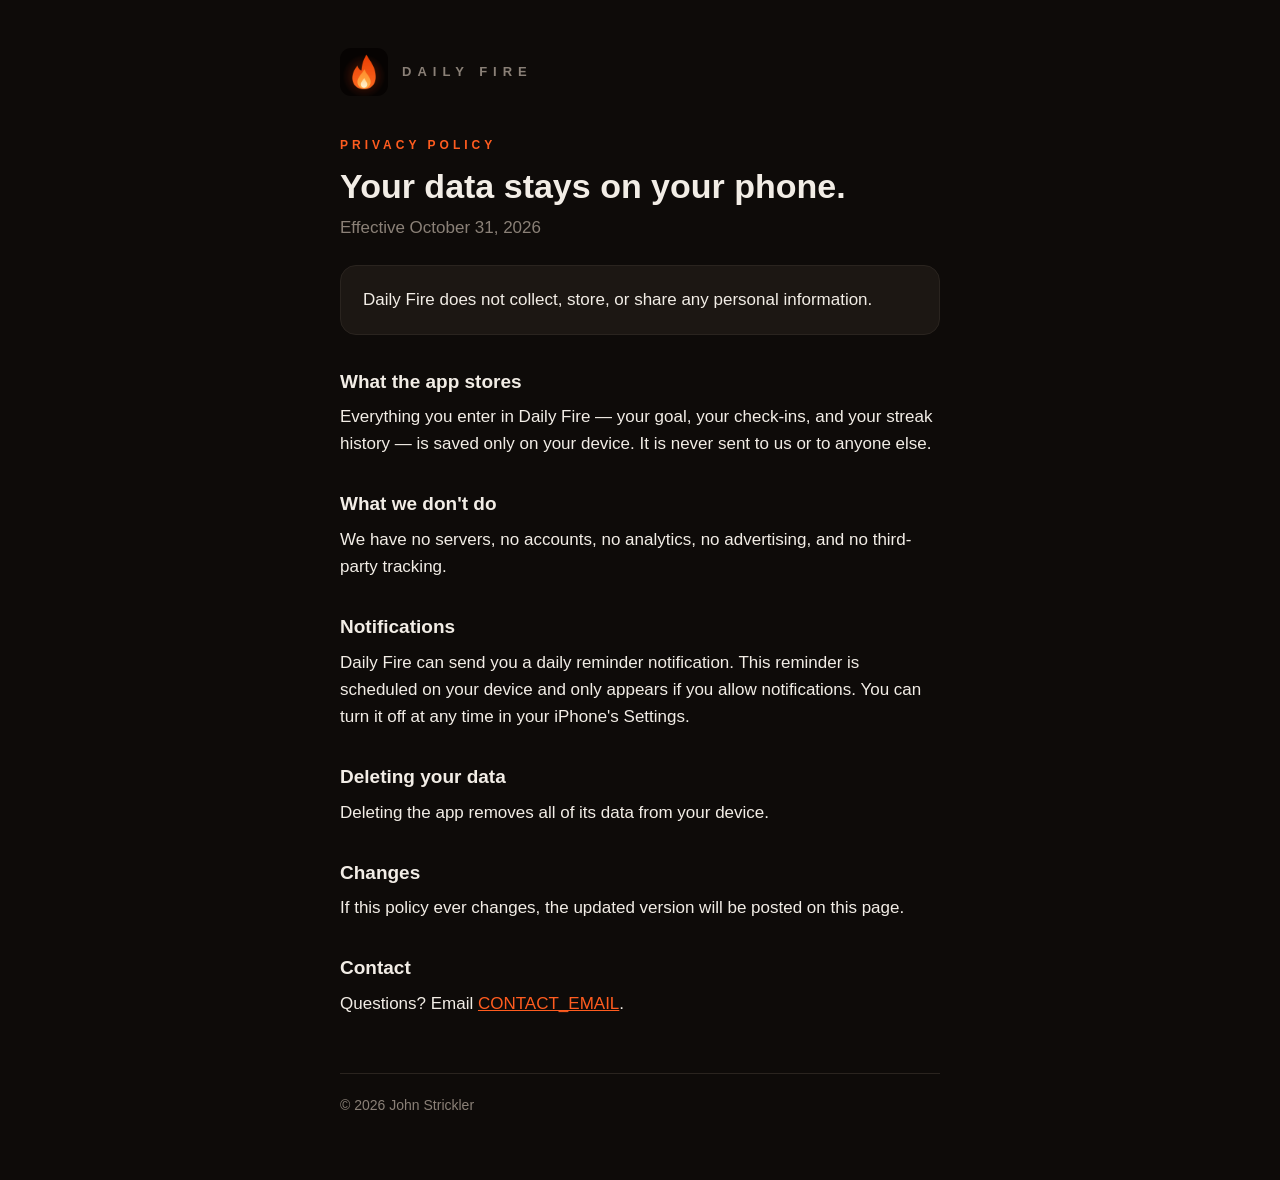
==== privacy/index.html @ 5317adbd "Add files via upload" ====
<!doctype html>
<html lang="en">
<head>
  <meta charset="utf-8">
  <meta name="viewport" content="width=device-width, initial-scale=1">
  <title>Privacy Policy – Daily Fire</title>
  <link rel="icon" href="../icon.png">
  <link rel="stylesheet" href="../style.css">
</head>
<body>
  <main>
    <header>
      <a href="../"><img src="../icon.png" alt=""><span class="brand">DAILY FIRE</span></a>
    </header>

    <p class="eyebrow">Privacy Policy</p>
    <h1>Your data stays on your phone.</h1>
    <p class="muted">Effective October 31, 2026</p>

    <div class="card">
      <p style="margin:0">Daily Fire does not collect, store, or share any personal information.</p>
    </div>

    <h2>What the app stores</h2>
    <p>Everything you enter in Daily Fire — your goal, your check-ins, and your streak history — is saved only on your device. It is never sent to us or to anyone else.</p>

    <h2>What we don't do</h2>
    <p>We have no servers, no accounts, no analytics, no advertising, and no third-party tracking.</p>

    <h2>Notifications</h2>
    <p>Daily Fire can send you a daily reminder notification. This reminder is scheduled on your device and only appears if you allow notifications. You can turn it off at any time in your iPhone's Settings.</p>

    <h2>Deleting your data</h2>
    <p>Deleting the app removes all of its data from your device.</p>

    <h2>Changes</h2>
    <p>If this policy ever changes, the updated version will be posted on this page.</p>

    <h2>Contact</h2>
    <p>Questions? Email <a href="mailto:CONTACT_EMAIL">CONTACT_EMAIL</a>.</p>

    <footer>© 2026 John Strickler</footer>
  </main>
</body>
</html>
---- style.css ----
:root {
  --ember: #FF5C1F;
  --coal: #0E0B09;
  --surface: #1C1713;
  --line: #2A241F;
  --ash: #8A8077;
  --bone: #F2EDE6;
}

* { box-sizing: border-box; }

body {
  margin: 0;
  background: var(--coal);
  color: var(--bone);
  font: 17px/1.6 -apple-system, BlinkMacSystemFont, "SF Pro Text", "Helvetica Neue", Arial, sans-serif;
  -webkit-font-smoothing: antialiased;
}

main {
  max-width: 640px;
  margin: 0 auto;
  padding: 48px 20px 64px;
}

header {
  display: flex;
  align-items: center;
  gap: 14px;
  margin-bottom: 40px;
}

header a {
  display: flex;
  align-items: center;
  gap: 14px;
  color: inherit;
  text-decoration: none;
}

header img {
  width: 48px;
  height: 48px;
  border-radius: 11px;
}

.brand {
  font-size: 13px;
  font-weight: 700;
  letter-spacing: 6px;
  color: var(--ash);
}

h1 {
  font-size: 34px;
  line-height: 1.15;
  font-weight: 900;
  margin: 0 0 8px;
}

h2 {
  font-size: 19px;
  margin: 32px 0 6px;
}

.eyebrow {
  color: var(--ember);
  font-size: 12px;
  font-weight: 800;
  letter-spacing: 4px;
  text-transform: uppercase;
  margin: 0 0 12px;
}

.muted { color: var(--ash); }

p { margin: 0 0 16px; }

a { color: var(--ember); }

.card {
  background: var(--surface);
  border: 1px solid var(--line);
  border-radius: 16px;
  padding: 20px 22px;
  margin: 24px 0;
}

.links {
  display: flex;
  gap: 20px;
  margin-top: 32px;
}

footer {
  margin-top: 56px;
  padding-top: 20px;
  border-top: 1px solid var(--line);
  color: var(--ash);
  font-size: 14px;
}
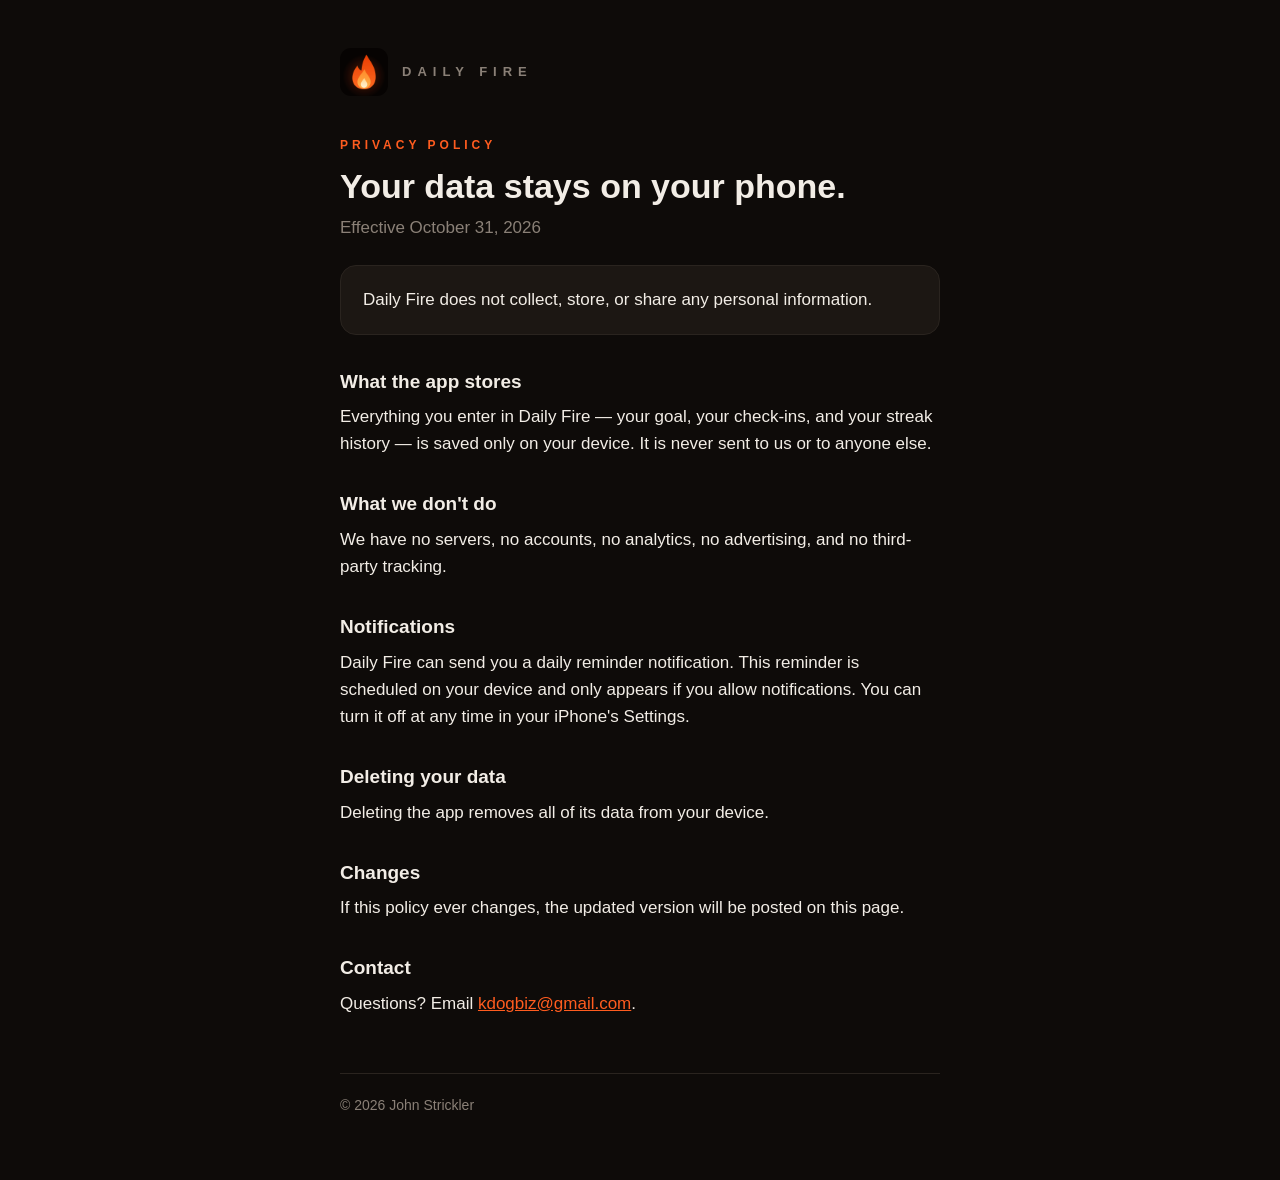
==== commit 2ecd2eae: "Update contact email in privacy policy" ====
--- a/privacy/index.html
+++ b/privacy/index.html
@@ -37,7 +37,7 @@
     <p>If this policy ever changes, the updated version will be posted on this page.</p>
 
     <h2>Contact</h2>
-    <p>Questions? Email <a href="mailto:CONTACT_EMAIL">CONTACT_EMAIL</a>.</p>
+    <p>Questions? Email <a href="mailto:kdogbiz@gmail.com">kdogbiz@gmail.com</a>.</p>
 
     <footer>© 2026 John Strickler</footer>
   </main>
